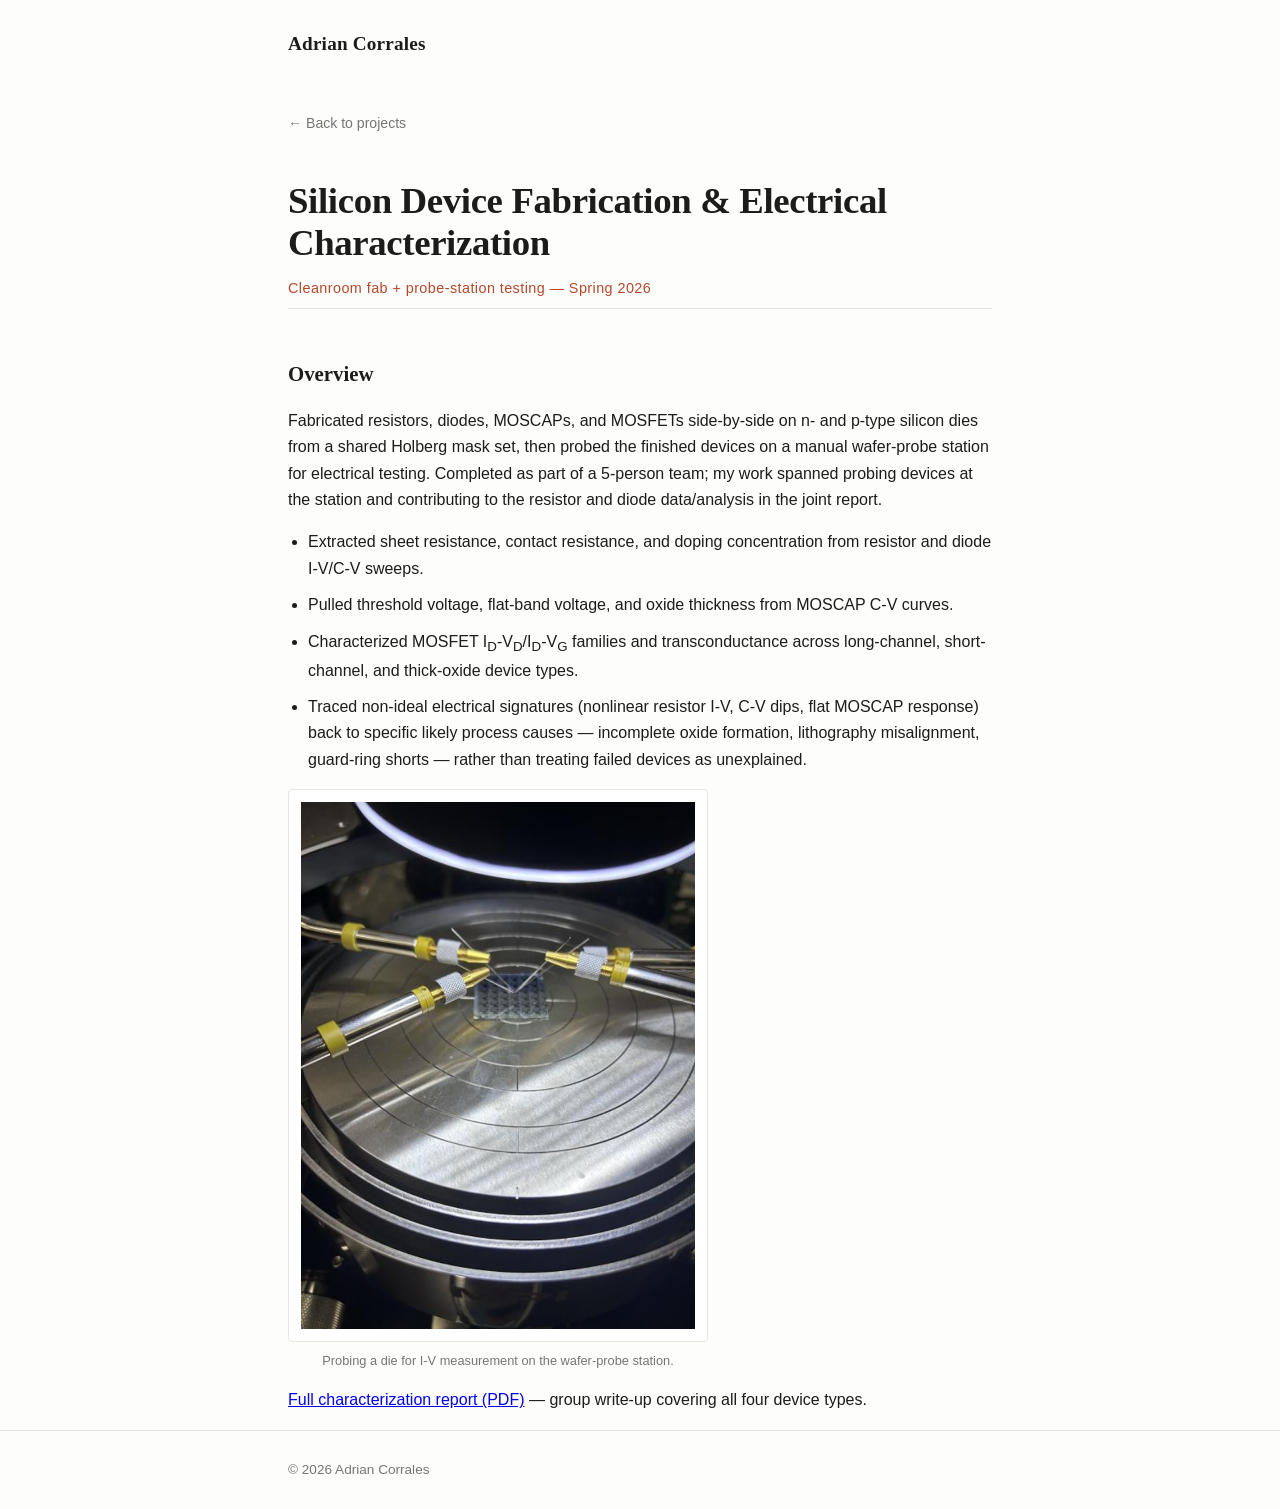
==== projects/fabrication-characterization.html @ bd9864ed "Center the FPGA card and move fabrication write-up to its own page FPGA card had no thumbnail, so it" ====
<!doctype html>
<html lang="en">
<head>
<meta charset="UTF-8">
<meta name="viewport" content="width=device-width, initial-scale=1.0">
<title>Silicon Device Fabrication &amp; Electrical Characterization — Adrian Corrales</title>
<link rel="stylesheet" href="../assets/css/style.css">
</head>
<body>

<header class="site-header">
  <div class="wrap">
    <a class="name" href="../index.html">Adrian Corrales</a>
  </div>
</header>

<main class="wrap">

  <a class="back-link" href="../index.html#fabrication">&larr; Back to projects</a>

  <div class="project-header">
    <h1>Silicon Device Fabrication &amp; Electrical Characterization</h1>
    <div class="meta">Cleanroom fab + probe-station testing — Spring 2026</div>
  </div>

  <div class="project-body">

    <h2>Overview</h2>
    <p>
      Fabricated resistors, diodes, MOSCAPs, and MOSFETs side-by-side on n- and p-type silicon dies
      from a shared Holberg mask set, then probed the finished devices on a manual wafer-probe
      station for electrical testing. Completed as part of a 5-person team; my work spanned probing
      devices at the station and contributing to the resistor and diode data/analysis in the joint
      report.
    </p>
    <ul>
      <li>Extracted sheet resistance, contact resistance, and doping concentration from resistor and diode I-V/C-V sweeps.</li>
      <li>Pulled threshold voltage, flat-band voltage, and oxide thickness from MOSCAP C-V curves.</li>
      <li>Characterized MOSFET I<sub>D</sub>-V<sub>D</sub>/I<sub>D</sub>-V<sub>G</sub> families and transconductance across long-channel, short-channel, and thick-oxide device types.</li>
      <li>Traced non-ideal electrical signatures (nonlinear resistor I-V, C-V dips, flat MOSCAP response) back to specific likely process causes &mdash; incomplete oxide formation, lithography misalignment, guard-ring shorts &mdash; rather than treating failed devices as unexplained.</li>
    </ul>

    <figure class="single-media">
      <img class="media-full" src="../assets/img/fabrication/probe-station.png" alt="Micromanipulator probes landed on a die under test at the wafer-probe station">
      <figcaption>Probing a die for I-V measurement on the wafer-probe station.</figcaption>
    </figure>

    <p>
      <a href="../assets/docs/characterization-report.pdf" target="_blank" rel="noopener">Full characterization report (PDF)</a>
      &mdash; group write-up covering all four device types.
    </p>

  </div>

</main>

<footer class="site-footer">
  <div class="wrap">
    &copy; 2026 Adrian Corrales
  </div>
</footer>

</body>
</html>
---- assets/css/style.css ----
:root {
  --bg: #fdfdfc;
  --surface: #ffffff;
  --text: #1c1c1a;
  --muted: #767671;
  --border: #e8e6e1;
  --accent: #b5482a;
  --serif: "Georgia", "Iowan Old Style", "Palatino Linotype", "Book Antiqua", serif;
  --sans: -apple-system, BlinkMacSystemFont, "Segoe UI", Roboto, Helvetica, Arial, sans-serif;
  --max-width: 760px;
}

* {
  box-sizing: border-box;
}

body {
  margin: 0;
  font-family: var(--sans);
  color: var(--text);
  background: var(--bg);
  line-height: 1.65;
  -webkit-font-smoothing: antialiased;
}

.wrap {
  max-width: var(--max-width);
  margin: 0 auto;
  padding: 0 28px;
}

/* Header */

header.site-header {
  padding: 28px 0;
}

header.site-header a.name {
  font-family: var(--serif);
  font-weight: 700;
  font-size: 1.2rem;
  color: var(--text);
  text-decoration: none;
  letter-spacing: 0.01em;
}

/* Hero */

main {
  padding: 8px 0 100px;
}

.hero {
  padding: 60px 0 56px;
  border-bottom: 1px solid var(--border);
}

.hero .eyebrow {
  display: block;
  font-size: 0.8rem;
  letter-spacing: 0.14em;
  text-transform: uppercase;
  color: var(--accent);
  margin-bottom: 18px;
}

.hero h1 {
  font-family: var(--serif);
  font-size: 3rem;
  font-weight: 700;
  line-height: 1.1;
  letter-spacing: -0.01em;
  margin: 0 0 20px;
}

.hero p.tagline {
  color: var(--muted);
  font-size: 1.15rem;
  line-height: 1.7;
  max-width: 560px;
}

/* Section titles */

.section-title {
  font-family: var(--serif);
  font-size: 1.7rem;
  font-weight: 700;
  letter-spacing: -0.01em;
  margin: 68px 0 30px;
}

/* Project grid — editorial list, not a card grid */

.project-grid {
  display: flex;
  flex-direction: column;
}

.project-card {
  display: grid;
  grid-template-columns: minmax(0, 200px) minmax(0, 1fr);
  gap: 28px;
  align-items: start;
  padding: 30px 0;
  border-top: 1px solid var(--border);
  text-decoration: none;
  color: var(--text);
  transition: opacity 0.15s ease;
}

.project-grid .project-card:last-child {
  border-bottom: 1px solid var(--border);
}

.project-card:hover {
  opacity: 0.72;
}

.project-card .thumb {
  grid-column: 1;
  grid-row: 1 / span 3;
  width: 100%;
  min-width: 0;
  aspect-ratio: 4 / 3;
  background: #f2f1ed;
  border-radius: 3px;
  display: flex;
  align-items: center;
  justify-content: center;
  color: #b3b2ab;
  font-size: 0.75rem;
  text-align: center;
  padding: 8px;
  overflow: hidden;
}

.project-card .thumb img {
  width: 100%;
  height: 100%;
  object-fit: contain;
  background: #fff;
}

.project-card h3 {
  grid-column: 2;
  margin: 0 0 6px;
  font-family: var(--serif);
  font-size: 1.25rem;
  font-weight: 700;
}

.project-card .meta {
  grid-column: 2;
  color: var(--accent);
  font-size: 0.82rem;
  letter-spacing: 0.03em;
  margin-bottom: 10px;
}

.project-card p {
  grid-column: 2;
  margin: 0;
  font-size: 0.98rem;
  color: var(--muted);
  max-width: 46ch;
}

@media (max-width: 560px) {
  .project-card {
    grid-template-columns: 1fr;
    gap: 14px;
  }
  .project-card .thumb {
    grid-column: 1;
    grid-row: 1;
  }
  .project-card h3,
  .project-card .meta,
  .project-card p {
    grid-column: 1;
  }
}

.project-card--no-thumb {
  grid-template-columns: 1fr;
  text-align: center;
}

.project-card--no-thumb h3,
.project-card--no-thumb .meta,
.project-card--no-thumb p {
  grid-column: 1;
}

.project-card--no-thumb p {
  margin-left: auto;
  margin-right: auto;
}

.single-media {
  margin: 0 0 8px;
  max-width: 420px;
}

.single-media .media-full {
  margin: 0;
}

.single-media figcaption {
  font-size: 0.8rem;
  color: var(--muted);
  margin-top: 8px;
  text-align: center;
}

/* Tags */

.tag-list {
  display: flex;
  flex-wrap: wrap;
  gap: 10px 22px;
  margin: 22px 0;
}

.tag {
  color: var(--muted);
  font-size: 0.92rem;
  position: relative;
  padding-left: 14px;
}

.tag::before {
  content: "";
  position: absolute;
  left: 0;
  top: 0.55em;
  width: 5px;
  height: 5px;
  border-radius: 50%;
  background: var(--accent);
}

/* Project detail pages */

.project-header {
  margin-bottom: 8px;
  padding-top: 44px;
}

.project-header h1 {
  font-family: var(--serif);
  font-size: 2.3rem;
  font-weight: 700;
  letter-spacing: -0.01em;
  margin: 0 0 12px;
  line-height: 1.15;
}

.project-header .meta {
  color: var(--accent);
  font-size: 0.9rem;
  letter-spacing: 0.03em;
}

.back-link {
  display: inline-block;
  margin-top: 24px;
  color: var(--muted);
  text-decoration: none;
  font-size: 0.88rem;
}

.back-link:hover {
  color: var(--accent);
}

.media-placeholder {
  width: 100%;
  min-height: 280px;
  background: #f2f1ed;
  border-radius: 4px;
  display: flex;
  align-items: center;
  justify-content: center;
  color: #a9a8a1;
  font-size: 0.9rem;
  text-align: center;
  padding: 20px;
  margin: 28px 0;
}

.media-full {
  display: block;
  width: 100%;
  height: auto;
  background: #fff;
  border: 1px solid var(--border);
  border-radius: 4px;
  padding: 12px;
  box-sizing: border-box;
  margin: 28px 0;
}

.video-thumb-link {
  display: block;
  position: relative;
  text-decoration: none;
}

.video-thumb-link .media-full {
  margin-bottom: 0;
}

.video-thumb-label {
  display: block;
  text-align: center;
  font-size: 0.85rem;
  color: var(--accent);
  margin: 10px 0 28px;
}

.project-body {
  border-top: 1px solid var(--border);
  padding-top: 8px;
}

.project-body h2 {
  font-family: var(--serif);
  font-size: 1.3rem;
  font-weight: 700;
  margin: 40px 0 14px;
}

.project-body h3 {
  font-family: var(--serif);
  font-size: 1.05rem;
  font-weight: 700;
  margin: 28px 0 10px;
}

.file-note {
  font-family: var(--sans);
  font-weight: 400;
  font-size: 0.75em;
  color: var(--muted);
}

.reference-note {
  font-size: 0.85rem;
  color: var(--muted);
  border-top: 1px solid var(--border);
  padding-top: 16px;
  margin-top: 36px;
}

.project-body ul {
  padding-left: 20px;
}

.project-body li {
  margin-bottom: 10px;
  color: var(--text);
}

.project-body pre {
  background: #f2f1ed;
  border: 1px solid var(--border);
  border-radius: 6px;
  padding: 16px 18px;
  overflow-x: auto;
  font-size: 0.85rem;
}

.project-body code {
  font-family: ui-monospace, "SFMono-Regular", Menlo, Consolas, monospace;
}

.todo-note {
  background: #fbf3e6;
  border: 1px solid #e9d9b6;
  border-radius: 4px;
  padding: 12px 16px;
  font-size: 0.85rem;
  color: #7a5c1e;
  margin: 20px 0;
}

.data-table {
  width: 100%;
  border-collapse: collapse;
  margin: 22px 0;
  font-size: 0.9rem;
}

.data-table th,
.data-table td {
  text-align: left;
  padding: 10px 12px;
  border: 1px solid var(--border);
}

.data-table th {
  font-family: var(--serif);
  font-weight: 700;
  background: #f2f1ed;
}

.two-col-media {
  display: grid;
  grid-template-columns: 1fr 1fr;
  gap: 20px;
  margin: 28px 0;
}

.two-col-media .media-full {
  margin: 0;
}

.two-col-media figure {
  margin: 0;
}

.two-col-media figcaption {
  font-size: 0.8rem;
  color: var(--muted);
  margin-top: 8px;
  text-align: center;
}

@media (max-width: 560px) {
  .two-col-media {
    grid-template-columns: 1fr;
  }
}

footer.site-footer {
  border-top: 1px solid var(--border);
  padding: 28px 0;
  color: var(--muted);
  font-size: 0.85rem;
}

footer.site-footer a {
  color: var(--muted);
}

@media (prefers-color-scheme: dark) {
  :root {
    --bg: #161512;
    --surface: #1c1b18;
    --text: #ece9e2;
    --muted: #9c9a92;
    --border: #302e29;
    --accent: #e08a63;
  }
  .project-card .thumb,
  .media-placeholder {
    background: #221f1b;
    color: #6f6d66;
  }
  .todo-note {
    background: #2b2411;
    border-color: #4f3f16;
    color: #dcb987;
  }
  .project-body pre {
    background: #221f1b;
  }
  .data-table th {
    background: #221f1b;
  }
}
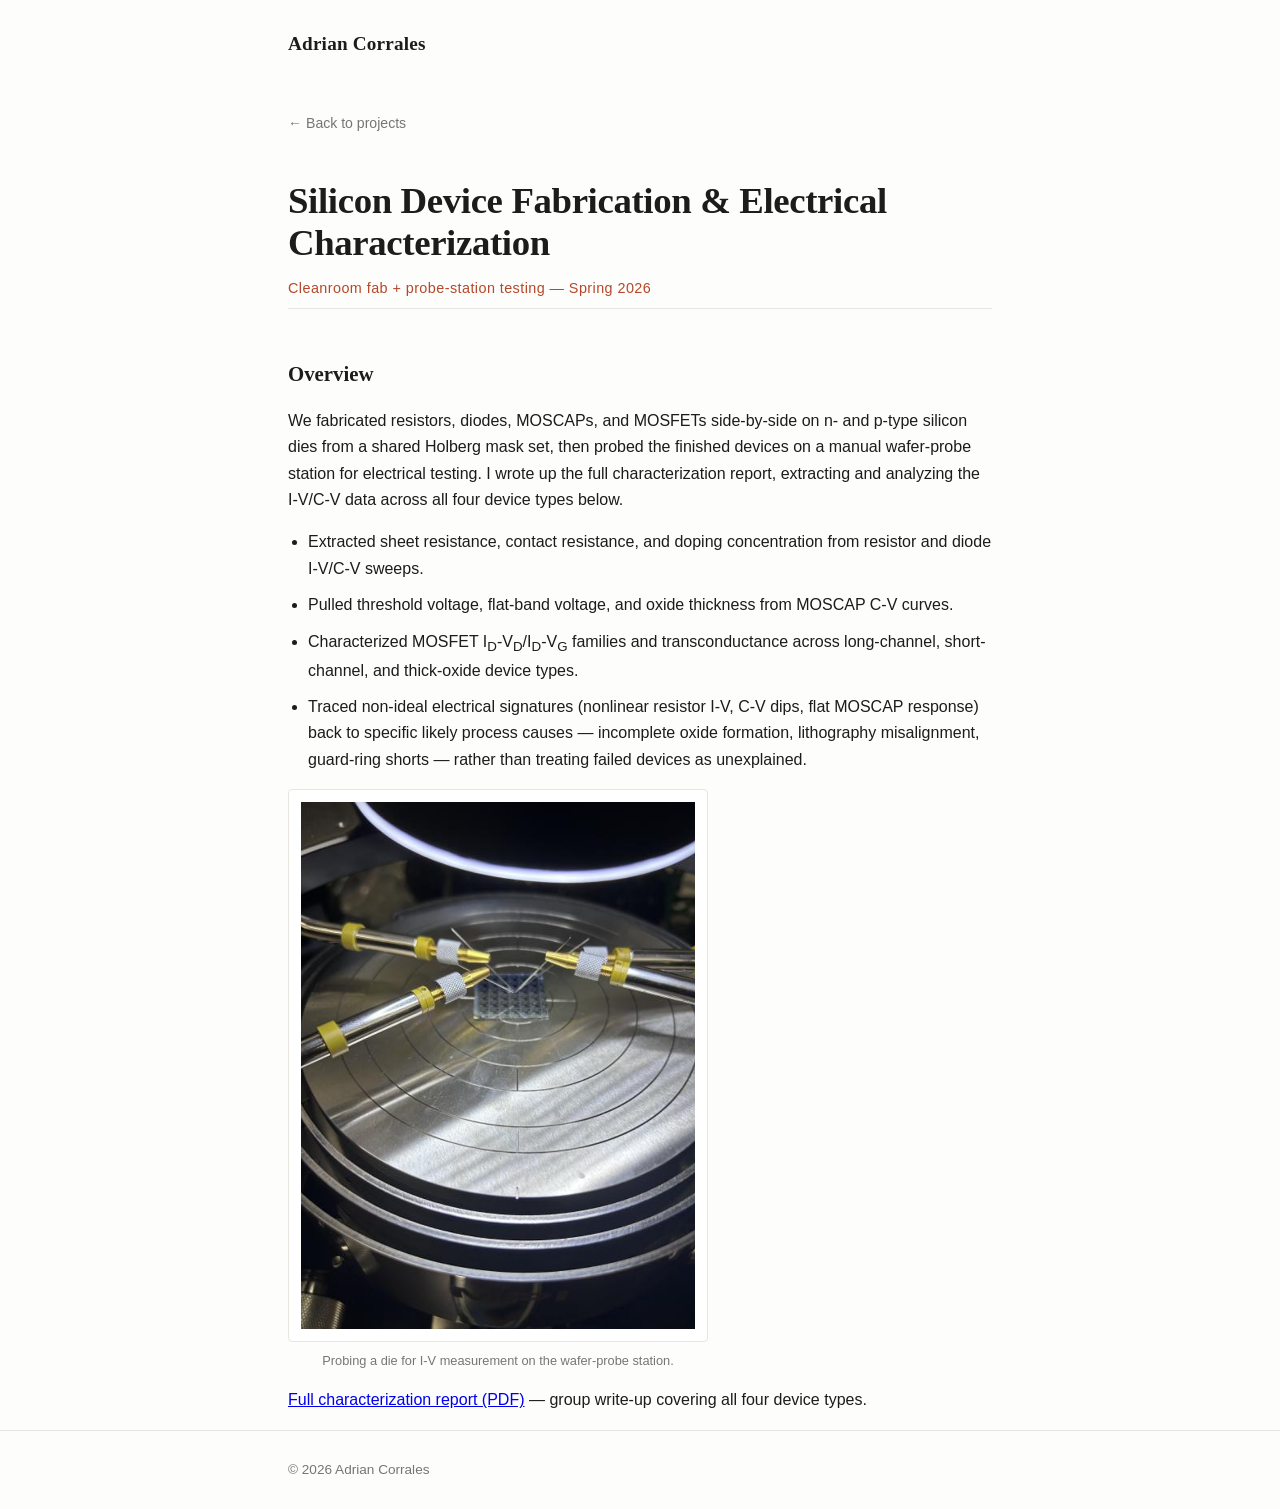
==== commit 71e2bb0a: "Rework overview wording: shared fab/probing work, solo report writeup" ====
--- a/projects/fabrication-characterization.html
+++ b/projects/fabrication-characterization.html
@@ -27,11 +27,10 @@
 
     <h2>Overview</h2>
     <p>
-      Fabricated resistors, diodes, MOSCAPs, and MOSFETs side-by-side on n- and p-type silicon dies
-      from a shared Holberg mask set, then probed the finished devices on a manual wafer-probe
-      station for electrical testing. Completed as part of a 5-person team; my work spanned probing
-      devices at the station and contributing to the resistor and diode data/analysis in the joint
-      report.
+      We fabricated resistors, diodes, MOSCAPs, and MOSFETs side-by-side on n- and p-type silicon
+      dies from a shared Holberg mask set, then probed the finished devices on a manual wafer-probe
+      station for electrical testing. I wrote up the full characterization report, extracting and
+      analyzing the I-V/C-V data across all four device types below.
     </p>
     <ul>
       <li>Extracted sheet resistance, contact resistance, and doping concentration from resistor and diode I-V/C-V sweeps.</li>
